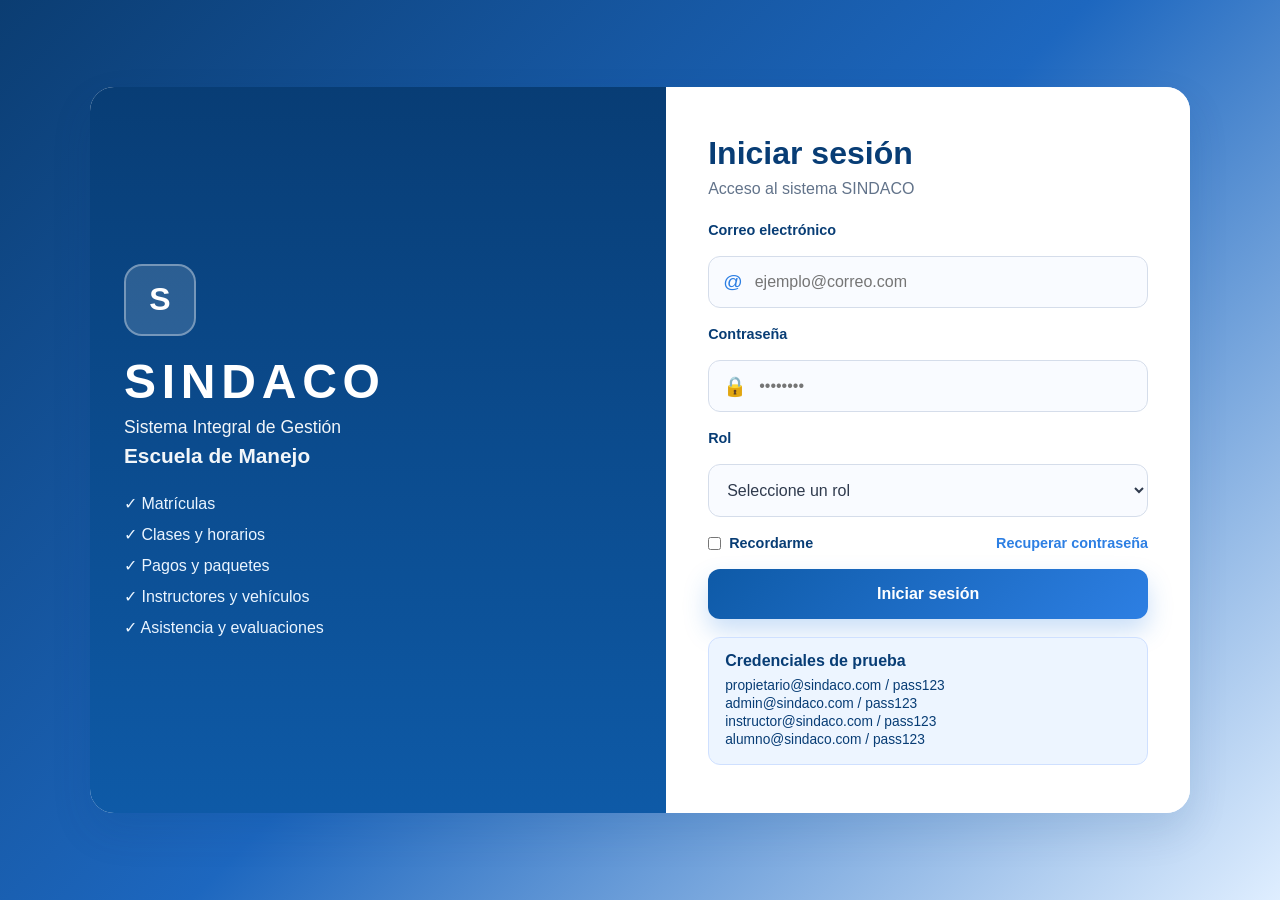
==== src/main/resources/static/index.html @ aecb1b70 "Primer commit" ====
<!DOCTYPE html>
<html lang="es">
<head>
  <meta charset="UTF-8" />
  <meta name="viewport" content="width=device-width, initial-scale=1.0" />
  <title>SINDACO | Escuela de Manejo</title>
  <link rel="stylesheet" href="estilo.css" />
</head>
<body>
  <div id="loginView" class="login-screen">
    <div class="login-panel">
      <div class="brand-panel">
        <div class="brand-badge">S</div>
        <h1>SINDACO</h1>
        <p>Sistema Integral de Gestión</p>
        <p class="brand-subtitle">Escuela de Manejo</p>

        <ul class="brand-list">
          <li>✓ Matrículas</li>
          <li>✓ Clases y horarios</li>
          <li>✓ Pagos y paquetes</li>
          <li>✓ Instructores y vehículos</li>
          <li>✓ Asistencia y evaluaciones</li>
        </ul>
      </div>

      <div class="form-panel">
        <div class="header-form">
          <h2>Iniciar sesión</h2>
          <p>Acceso al sistema SINDACO</p>
        </div>

        <form id="loginForm">
          <label for="email">Correo electrónico</label>
          <div class="input-wrap">
            <span>@</span>
            <input id="email" type="email" placeholder="ejemplo@correo.com" required />
          </div>

          <label for="password">Contraseña</label>
          <div class="input-wrap">
            <span>🔒</span>
            <input id="password" type="password" placeholder="••••••••" required />
          </div>

          <label for="rol">Rol</label>
          <select id="rol">
            <option value="">Seleccione un rol</option>
            <option value="propietario">Propietario</option>
            <option value="administrador">Administrador</option>
            <option value="instructor">Instructor</option>
            <option value="alumno">Alumno</option>
          </select>

          <div class="form-options">
            <label class="remember">
              <input type="checkbox" />
              Recordarme
            </label>
            <a href="#">Recuperar contraseña</a>
          </div>

          <div id="loginMessage" class="login-message"></div>

          <button type="submit" class="primary-btn">
            Iniciar sesión
          </button>
        </form>

        <div class="demo-box">
          <h4>Credenciales de prueba</h4>
          <p>propietario@sindaco.com / pass123</p>
          <p>admin@sindaco.com / pass123</p>
          <p>instructor@sindaco.com / pass123</p>
          <p>alumno@sindaco.com / pass123</p>
        </div>
      </div>
    </div>
  </div>

  <div id="appView" class="app-shell hidden">
    <aside class="sidebar">
      <div class="brand">
        <div class="brand-mini">S</div>
        <div>
          <h3>SINDACO</h3>
        </div>
      </div>

      <nav class="nav-menu">
        <button class="nav-item active" data-section="dashboard">Dashboard</button>
        <button class="nav-item" data-section="alumnos">Alumnos</button>
        <button class="nav-item" data-section="matriculas">Matrículas</button>
        <button class="nav-item" data-section="clases">Clases</button>
        <button class="nav-item" data-section="pagos">Pagos</button>
        <button class="nav-item" data-section="vehiculos">Vehículos</button>
        <button class="nav-item" data-section="instructores">Instructores</button>
        <button class="nav-item" data-section="asistencia">Asistencia</button>
      </nav>

      <div class="sidebar-footer">
        <button id="logoutBtn" class="secondary-btn">Cerrar sesión</button>
      </div>
    </aside>

    <main class="main-content">
      <header class="topbar">
        <div>
          <p class="eyebrow">Panel principal</p>
          <h2 id="pageTitle">Dashboard</h2>
        </div>
        <div class="user-pill">
          <span class="status-dot"></span>
          <span id="userBadge">Propietario</span>
        </div>
      </header>

      <div id="viewContent"></div>
    </main>
  </div>

  <script src="app.js"></script>
</body>
</html>
---- src/main/resources/static/estilo.css ----
:root {
  --azul-oscuro: #083d75;
  --azul-medio: #0e5aa7;
  --azul-claro: #2d7fe3;
  --azul-suave: #edf5ff;
  --azul-fondo: #f4f9ff;
  --blanco: #ffffff;
  --gris-100: #f4f7fb;
  --gris-200: #e8edf4;
  --gris-300: #d5ddea;
  --gris-500: #62738a;
  --gris-700: #2f3a4d;
  --verde: #1bbf73;
  --verde-soft: #ebfff4;
  --rojo: #df4d4d;
  --rojo-soft: #fff0f0;
  --amarillo: #f0b93b;
  --amarillo-soft: #fff8df;
  --shadow: 0 18px 40px rgba(8, 61, 117, 0.12);
}

* {
  box-sizing: border-box;
  margin: 0;
  padding: 0;
  font-family: "Segoe UI", Tahoma, Geneva, Verdana, sans-serif;
}

html, body {
  height: 100%;
}

body {
  background: linear-gradient(135deg, #eaf3ff 0%, #f7fbff 100%);
  color: var(--gris-700);
}

button, input, select, textarea {
  font: inherit;
}

.hidden {
  display: none !important;
}

.login-screen {
  min-height: 100vh;
  display: grid;
  place-items: center;
  background: linear-gradient(135deg, #0b3d72 0%, #1d67bf 50%, #dfeeff 100%);
  padding: 32px;
}

.login-panel {
  width: min(1100px, 100%);
  min-height: 680px;
  display: grid;
  grid-template-columns: 1.1fr 1fr;
  background: rgba(255, 255, 255, 0.92);
  border-radius: 24px;
  box-shadow: var(--shadow);
  overflow: hidden;
  backdrop-filter: blur(8px);
}

.brand-panel {
  background: linear-gradient(180deg, var(--azul-oscuro) 0%, var(--azul-medio) 100%);
  color: var(--blanco);
  padding: 48px 34px;
  display: flex;
  flex-direction: column;
  justify-content: center;
}

.brand-badge {
  width: 72px;
  height: 72px;
  background: rgba(255,255,255,0.14);
  border: 2px solid rgba(255,255,255,0.35);
  border-radius: 18px;
  display: grid;
  place-items: center;
  font-size: 2rem;
  font-weight: 700;
  margin-bottom: 18px;
}

.brand-panel h1 {
  font-size: 3rem;
  letter-spacing: 0.12em;
  margin-bottom: 8px;
}

.brand-panel p {
  font-size: 1.1rem;
  opacity: 0.95;
}

.brand-subtitle {
  margin-top: 6px;
  font-weight: 600;
  font-size: 1.3rem !important;
}

.brand-list {
  list-style: none;
  margin-top: 26px;
  display: grid;
  gap: 12px;
  color: #ebf5ff;
  font-size: 1rem;
}

.form-panel {
  background: var(--blanco);
  padding: 48px 42px;
  display: flex;
  flex-direction: column;
  justify-content: center;
}

.header-form {
  margin-bottom: 24px;
}

.header-form h2 {
  font-size: 2rem;
  color: var(--azul-oscuro);
  margin-bottom: 8px;
}

.header-form p {
  color: var(--gris-500);
}

#loginForm {
  display: grid;
  gap: 18px;
}

#loginForm label {
  font-size: 0.9rem;
  font-weight: 600;
  color: var(--azul-oscuro);
}

.input-wrap {
  display: flex;
  align-items: center;
  gap: 12px;
  border: 1.5px solid var(--gris-300);
  background: #f9fbff;
  border-radius: 12px;
  padding: 0 14px;
  transition: all 0.2s ease;
}

.input-wrap:focus-within {
  border-color: var(--azul-claro);
  box-shadow: 0 0 0 4px rgba(45, 127, 227, 0.12);
}

.input-wrap span {
  font-size: 1.2rem;
  color: var(--azul-claro);
}

.input-wrap input,
#loginForm select {
  width: 100%;
  background: transparent;
  border: none;
  outline: none;
  padding: 16px 0;
  font-size: 1rem;
  color: var(--gris-700);
}

#loginForm select {
  padding: 16px 14px;
  border: 1.5px solid var(--gris-300);
  border-radius: 12px;
  background: #f9fbff;
  color: var(--gris-700);
}

.form-options {
  display: flex;
  justify-content: space-between;
  align-items: center;
  gap: 12px;
  font-size: 0.9rem;
  color: var(--gris-500);
}

.remember {
  display: flex;
  align-items: center;
  gap: 8px;
}

.form-options a {
  text-decoration: none;
  color: var(--azul-claro);
  font-weight: 600;
}

.login-message {
  min-height: 24px;
  font-size: 0.95rem;
  font-weight: 600;
  display: none;
  border-radius: 10px;
  padding: 10px 12px;
}

.login-message.error {
  display: block;
  background: #fff1f1;
  color: var(--rojo);
  border: 1px solid #f3c5c5;
}

.login-message.success {
  display: block;
  background: #ebfff7;
  color: var(--verde);
  border: 1px solid #bdeed9;
}

.primary-btn,
.secondary-btn,
.mini-btn,
.action-btn,
.delete-btn,
.edit-btn {
  border: none;
  border-radius: 12px;
  cursor: pointer;
  transition: 0.2s ease;
}

.primary-btn {
  background: linear-gradient(135deg, var(--azul-medio), var(--azul-claro));
  color: var(--blanco);
  font-weight: 700;
  padding: 16px 18px;
  box-shadow: 0 12px 25px rgba(45, 127, 227, 0.25);
}

.primary-btn:hover {
  transform: translateY(-1px);
  box-shadow: 0 16px 28px rgba(45, 127, 227, 0.28);
}

.demo-box {
  margin-top: 18px;
  background: var(--azul-suave);
  border: 1px solid #cfe0ff;
  border-radius: 12px;
  padding: 14px 16px;
  color: var(--azul-oscuro);
}

.demo-box h4 {
  margin-bottom: 8px;
}

.demo-box p {
  font-size: 0.86rem;
  margin: 3px 0;
}

.app-shell {
  display: grid;
  grid-template-columns: 250px 1fr;
  min-height: 100vh;
  background: var(--gris-100);
}

.sidebar {
  padding: 24px 18px;
  background: linear-gradient(180deg, var(--azul-oscuro) 0%, var(--azul-medio) 100%);
  color: var(--blanco);
  display: flex;
  flex-direction: column;
  justify-content: space-between;
}

.brand {
  display: flex;
  align-items: center;
  gap: 12px;
  padding: 8px 8px 22px;
  border-bottom: 1px solid rgba(255,255,255,0.15);
}

.brand-mini {
  width: 38px;
  height: 38px;
  background: rgba(255,255,255,0.12);
  border-radius: 10px;
  display: grid;
  place-items: center;
  font-weight: 700;
}

.nav-menu {
  margin-top: 28px;
  display: flex;
  flex-direction: column;
  gap: 10px;
}

.nav-item {
  background: transparent;
  border: 1px solid transparent;
  color: rgba(255,255,255,0.9);
  padding: 12px 14px;
  border-radius: 12px;
  text-align: left;
  cursor: pointer;
  transition: 0.2s ease;
}

.nav-item.active,
.nav-item:hover {
  background: rgba(255,255,255,0.12);
  border-color: rgba(255,255,255,0.14);
}

.sidebar-footer {
  padding-top: 18px;
  border-top: 1px solid rgba(255,255,255,0.15);
}

.secondary-btn {
  width: 100%;
  background: rgba(255,255,255,0.14);
  color: var(--blanco);
  padding: 12px 14px;
}

.secondary-btn:hover {
  background: rgba(255,255,255,0.2);
}

.main-content {
  padding: 28px 26px 36px;
}

.topbar {
  display: flex;
  justify-content: space-between;
  align-items: center;
  margin-bottom: 24px;
}

.eyebrow {
  color: var(--azul-medio);
  text-transform: uppercase;
  letter-spacing: 0.12em;
  font-size: 0.75rem;
  font-weight: 700;
}

.topbar h2 {
  color: var(--gris-700);
  font-size: 2rem;
  margin-top: 6px;
}

.user-pill {
  background: var(--blanco);
  border: 1px solid var(--gris-200);
  color: var(--azul-oscuro);
  padding: 10px 16px;
  border-radius: 999px;
  font-weight: 700;
  box-shadow: 0 10px 20px rgba(8, 61, 117, 0.04);
  display: flex;
  align-items: center;
  gap: 8px;
}

.status-dot {
  width: 8px;
  height: 8px;
  border-radius: 50%;
  background: var(--verde);
  display: inline-block;
}

.stats-grid {
  display: grid;
  grid-template-columns: repeat(4, minmax(180px, 1fr));
  gap: 18px;
  margin-bottom: 24px;
}

.stat-card {
  background: var(--blanco);
  border-radius: 18px;
  padding: 20px 18px;
  border: 1px solid var(--gris-200);
  box-shadow: 0 10px 18px rgba(34, 63, 94, 0.04);
}

.stat-card.blue {
  background: linear-gradient(135deg, var(--azul-oscuro), var(--azul-claro));
  color: var(--blanco);
}

.stat-card small {
  display: block;
  opacity: 0.8;
  margin-bottom: 8px;
  font-weight: 700;
}

.stat-card h3 {
  font-size: 2rem;
  margin-bottom: 8px;
}

.stat-card span {
  font-size: 0.85rem;
  opacity: 0.85;
}

.panel {
  background: var(--blanco);
  border-radius: 18px;
  border: 1px solid var(--gris-200);
  padding: 18px 16px;
  box-shadow: 0 8px 16px rgba(34, 63, 94, 0.04);
}

.panel-header {
  display: flex;
  justify-content: space-between;
  align-items: center;
  margin-bottom: 14px;
}

.panel-header h3 {
  color: var(--gris-700);
  font-size: 1.1rem;
}

.mini-btn {
  background: var(--azul-suave);
  color: var(--azul-oscuro);
  font-weight: 700;
  padding: 8px 12px;
}

.content-grid {
  display: grid;
  grid-template-columns: 1.7fr 1fr;
  gap: 18px;
  margin-bottom: 18px;
}

table {
  width: 100%;
  border-collapse: collapse;
}

th, td {
  text-align: left;
  padding: 12px 10px;
  border-bottom: 1px solid var(--gris-200);
  color: var(--gris-700);
  font-size: 0.92rem;
}

th {
  color: var(--azul-oscuro);
  font-size: 0.8rem;
  text-transform: uppercase;
  letter-spacing: 0.04em;
}

.status {
  display: inline-block;
  padding: 6px 10px;
  border-radius: 999px;
  font-size: 0.75rem;
  font-weight: 700;
  text-transform: lowercase;
}

.status.confirmada {
  background: var(--verde-soft);
  color: var(--verde);
}

.status.por_pagar {
  background: var(--amarillo-soft);
  color: var(--amarillo);
}

.status.cancelada {
  background: var(--rojo-soft);
  color: var(--rojo);
}

.list-compact {
  list-style: none;
  display: grid;
  gap: 10px;
}

.list-compact li {
  display: flex;
  justify-content: space-between;
  align-items: center;
  padding: 10px 0;
  border-bottom: 1px solid var(--gris-200);
  color: var(--gris-700);
}

.list-compact strong {
  color: var(--azul-oscuro);
}

.requirements-grid {
  display: grid;
  grid-template-columns: repeat(3, minmax(180px, 1fr));
  gap: 14px;
  margin-top: 18px;
}

.requirement-item {
  background: var(--azul-suave);
  border: 1px solid #d9e9ff;
  border-radius: 12px;
  padding: 14px 12px;
}

.requirement-item span {
  display: inline-block;
  font-weight: 800;
  color: var(--azul-oscuro);
  margin-bottom: 6px;
}

.requirement-item p {
  color: var(--gris-700);
  font-size: 0.92rem;
  line-height: 1.5;
}

.section-shell {
  display: grid;
  gap: 18px;
}

.form-card {
  background: var(--blanco);
  border-radius: 18px;
  border: 1px solid var(--gris-200);
  padding: 18px 16px;
  box-shadow: 0 8px 16px rgba(34, 63, 94, 0.04);
}

.form-card h3 {
  margin-bottom: 16px;
  color: var(--azul-oscuro);
}

.form-grid {
  display: grid;
  grid-template-columns: repeat(3, minmax(200px, 1fr));
  gap: 14px;
}

.form-grid.two {
  grid-template-columns: repeat(2, minmax(220px, 1fr));
}

.form-group {
  display: flex;
  flex-direction: column;
  gap: 8px;
}

.form-group label {
  color: var(--azul-oscuro);
  font-size: 0.85rem;
  font-weight: 600;
}

.form-group input,
.form-group select,
.form-group textarea {
  border: 1.5px solid var(--gris-300);
  border-radius: 10px;
  background: #fbfcff;
  padding: 12px 12px;
  outline: none;
  color: var(--gris-700);
}

.form-group input:focus,
.form-group select:focus,
.form-group textarea:focus {
  border-color: var(--azul-claro);
  box-shadow: 0 0 0 4px rgba(45, 127, 227, 0.08);
}

.form-actions {
  display: flex;
  justify-content: flex-end;
  gap: 10px;
  margin-top: 16px;
}

.action-btn {
  background: var(--azul-oscuro);
  color: var(--blanco);
  padding: 10px 16px;
  font-weight: 700;
}

.action-btn:hover {
  background: var(--azul-medio);
}

.edit-btn {
  background: var(--azul-suave);
  color: var(--azul-oscuro);
  padding: 8px 12px;
  font-weight: 700;
}

.delete-btn {
  background: var(--rojo-soft);
  color: var(--rojo);
  padding: 8px 12px;
  font-weight: 700;
}

.data-table-card {
  background: var(--blanco);
  border-radius: 18px;
  border: 1px solid var(--gris-200);
  padding: 18px 16px;
  box-shadow: 0 8px 16px rgba(34, 63, 94, 0.04);
}

.table-header {
  display: flex;
  justify-content: space-between;
  align-items: center;
  margin-bottom: 14px;
}

.table-header h3 {
  color: var(--gris-700);
}

.empty-state {
  padding: 18px;
  text-align: center;
  color: var(--gris-500);
  border: 1px dashed var(--gris-300);
  border-radius: 12px;
  background: var(--gris-100);
}

@media (max-width: 980px) {
  .login-panel {
    grid-template-columns: 1fr;
  }

  .app-shell {
    grid-template-columns: 1fr;
  }

  .stats-grid {
    grid-template-columns: repeat(2, minmax(150px, 1fr));
  }

  .content-grid {
    grid-template-columns: 1fr;
  }

  .form-grid {
    grid-template-columns: repeat(2, minmax(220px, 1fr));
  }
}

@media (max-width: 560px) {
  .login-screen {
    padding: 16px;
  }

  .brand-panel, .form-panel {
    padding: 28px 20px;
  }

  .brand-panel h1 {
    font-size: 2.2rem;
  }

  .stats-grid {
    grid-template-columns: 1fr;
  }

  .form-grid,
  .form-grid.two {
    grid-template-columns: 1fr;
  }

  .topbar {
    flex-direction: column;
    align-items: flex-start;
    gap: 12px;
  }

  .requirements-grid {
    grid-template-columns: 1fr;
  }
}
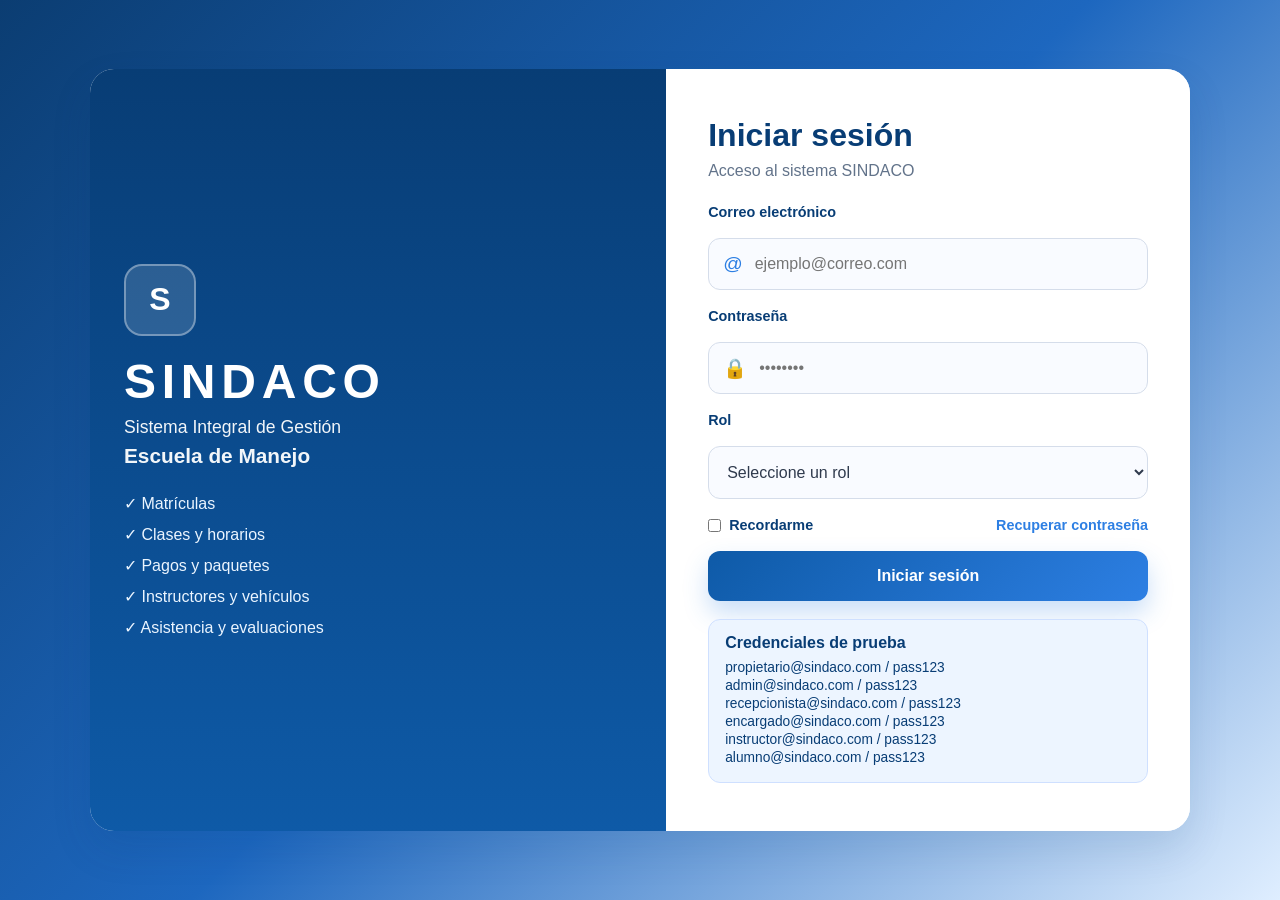
==== commit 885039b1: "Agregar las secciones faltantes del frontend para reflejar los 10 casos de uso del proyecto SINDACO" ====
--- a/src/main/resources/static/index.html
+++ b/src/main/resources/static/index.html
@@ -1,5 +1,3 @@
-
-
 <!DOCTYPE html>
 <html lang="es">
 <head>
@@ -50,6 +48,8 @@
             <option value="">Seleccione un rol</option>
             <option value="propietario">Propietario</option>
             <option value="administrador">Administrador</option>
+            <option value="recepcionista">Recepcionista</option>
+            <option value="encargado_flotas">Encargado de Flota</option>
             <option value="instructor">Instructor</option>
             <option value="alumno">Alumno</option>
           </select>
@@ -73,6 +73,8 @@
           <h4>Credenciales de prueba</h4>
           <p>propietario@sindaco.com / pass123</p>
           <p>admin@sindaco.com / pass123</p>
+          <p>recepcionista@sindaco.com / pass123</p>
+          <p>encargado@sindaco.com / pass123</p>
           <p>instructor@sindaco.com / pass123</p>
           <p>alumno@sindaco.com / pass123</p>
         </div>
@@ -93,11 +95,16 @@
         <button class="nav-item active" data-section="dashboard">Dashboard</button>
         <button class="nav-item" data-section="alumnos">Alumnos</button>
         <button class="nav-item" data-section="matriculas">Matrículas</button>
+        <button class="nav-item" data-section="pagos">Pagos</button>
+        <button class="nav-item" data-section="paquetes">Paquetes</button>
         <button class="nav-item" data-section="clases">Clases</button>
-        <button class="nav-item" data-section="pagos">Pagos</button>
         <button class="nav-item" data-section="vehiculos">Vehículos</button>
         <button class="nav-item" data-section="instructores">Instructores</button>
         <button class="nav-item" data-section="asistencia">Asistencia</button>
+        <button class="nav-item" data-section="mantenimiento">Mantenimiento</button>
+        <button class="nav-item" data-section="ausencias">Ausencias</button>
+        <button class="nav-item" data-section="reportes">Reportes</button>
+        <button class="nav-item" data-section="historial">Historial</button>
       </nav>
 
       <div class="sidebar-footer">
@@ -123,4 +130,4 @@
 
   <script src="app.js"></script>
 </body>
-</html>+</html>
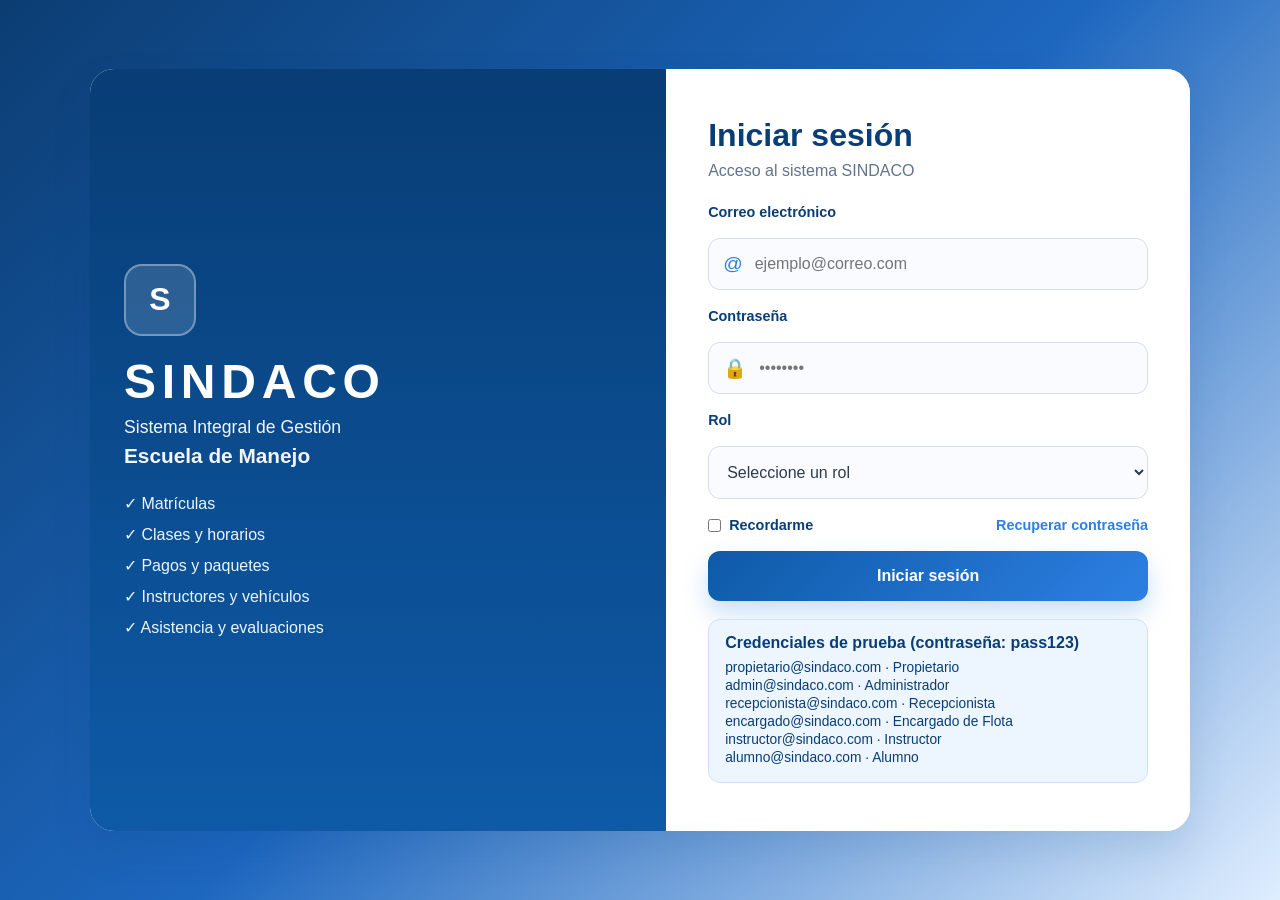
==== commit 2c893ed1: "Completar SINDACO: API REST con JWT y roles, frontend, arquitectura N capas y seccion 3.8 del inform" ====
--- a/src/main/resources/static/index.html
+++ b/src/main/resources/static/index.html
@@ -70,13 +70,13 @@
         </form>
 
         <div class="demo-box">
-          <h4>Credenciales de prueba</h4>
-          <p>propietario@sindaco.com / pass123</p>
-          <p>admin@sindaco.com / pass123</p>
-          <p>recepcionista@sindaco.com / pass123</p>
-          <p>encargado@sindaco.com / pass123</p>
-          <p>instructor@sindaco.com / pass123</p>
-          <p>alumno@sindaco.com / pass123</p>
+          <h4>Credenciales de prueba (contraseña: pass123)</h4>
+          <p>propietario@sindaco.com · Propietario</p>
+          <p>admin@sindaco.com · Administrador</p>
+          <p>recepcionista@sindaco.com · Recepcionista</p>
+          <p>encargado@sindaco.com · Encargado de Flota</p>
+          <p>instructor@sindaco.com · Instructor</p>
+          <p>alumno@sindaco.com · Alumno</p>
         </div>
       </div>
     </div>
@@ -128,6 +128,9 @@
     </main>
   </div>
 
+  <div id="toastRoot" class="toast-root"></div>
+  <div id="modalRoot"></div>
+
   <script src="app.js"></script>
 </body>
 </html>
--- a/src/main/resources/static/estilo.css
+++ b/src/main/resources/static/estilo.css
@@ -501,9 +501,32 @@
   color: var(--amarillo);
 }
 
-.status.cancelada {
+.status.cancelada,
+.status.vencida,
+.status.inactivo,
+.status.en_taller,
+.status.no_vigente {
   background: var(--rojo-soft);
   color: var(--rojo);
+}
+
+.status.programada,
+.status.pendiente,
+.status.pendiente_reprogramacion,
+.status.por_pagar {
+  background: var(--amarillo-soft);
+  color: #a5730a;
+}
+
+.status.realizada,
+.status.confirmada,
+.status.operativo,
+.status.vigente,
+.status.completado,
+.status.reprogramada,
+.status.justificada {
+  background: var(--verde-soft);
+  color: var(--verde);
 }
 
 .list-compact {
@@ -670,6 +693,91 @@
   background: var(--gris-100);
 }
 
+/* Cargando, notificaciones y ventanas emergentes */
+.loading-state {
+  display: flex;
+  align-items: center;
+  justify-content: center;
+  gap: 12px;
+  min-height: 220px;
+  color: var(--gris-500);
+  font-weight: 600;
+}
+
+.spinner {
+  width: 26px;
+  height: 26px;
+  border: 3px solid var(--gris-200);
+  border-top-color: var(--azul-claro);
+  border-radius: 50%;
+  animation: girar 0.8s linear infinite;
+}
+
+@keyframes girar {
+  to { transform: rotate(360deg); }
+}
+
+.toast-root {
+  position: fixed;
+  right: 22px;
+  bottom: 22px;
+  z-index: 1000;
+  display: grid;
+  gap: 10px;
+}
+
+.toast {
+  min-width: 240px;
+  max-width: 420px;
+  padding: 14px 18px;
+  border-radius: 12px;
+  color: var(--blanco);
+  font-weight: 600;
+  box-shadow: var(--shadow);
+  animation: aparecer 0.25s ease;
+}
+
+.toast.success { background: var(--verde); }
+.toast.error { background: var(--rojo); }
+
+@keyframes aparecer {
+  from { opacity: 0; transform: translateY(10px); }
+  to { opacity: 1; transform: translateY(0); }
+}
+
+.modal-backdrop {
+  position: fixed;
+  inset: 0;
+  background: rgba(8, 30, 60, 0.55);
+  display: grid;
+  place-items: center;
+  padding: 20px;
+  z-index: 1100;
+}
+
+.modal-card {
+  width: min(520px, 100%);
+  background: var(--blanco);
+  border-radius: 18px;
+  padding: 22px;
+  box-shadow: var(--shadow);
+}
+
+.comprobante {
+  display: grid;
+  gap: 12px;
+  padding: 16px;
+  border: 1px dashed var(--gris-300);
+  border-radius: 12px;
+  background: var(--azul-fondo);
+}
+
+.comprobante p {
+  display: flex;
+  justify-content: space-between;
+  gap: 12px;
+}
+
 @media (max-width: 980px) {
   .login-panel {
     grid-template-columns: 1fr;
